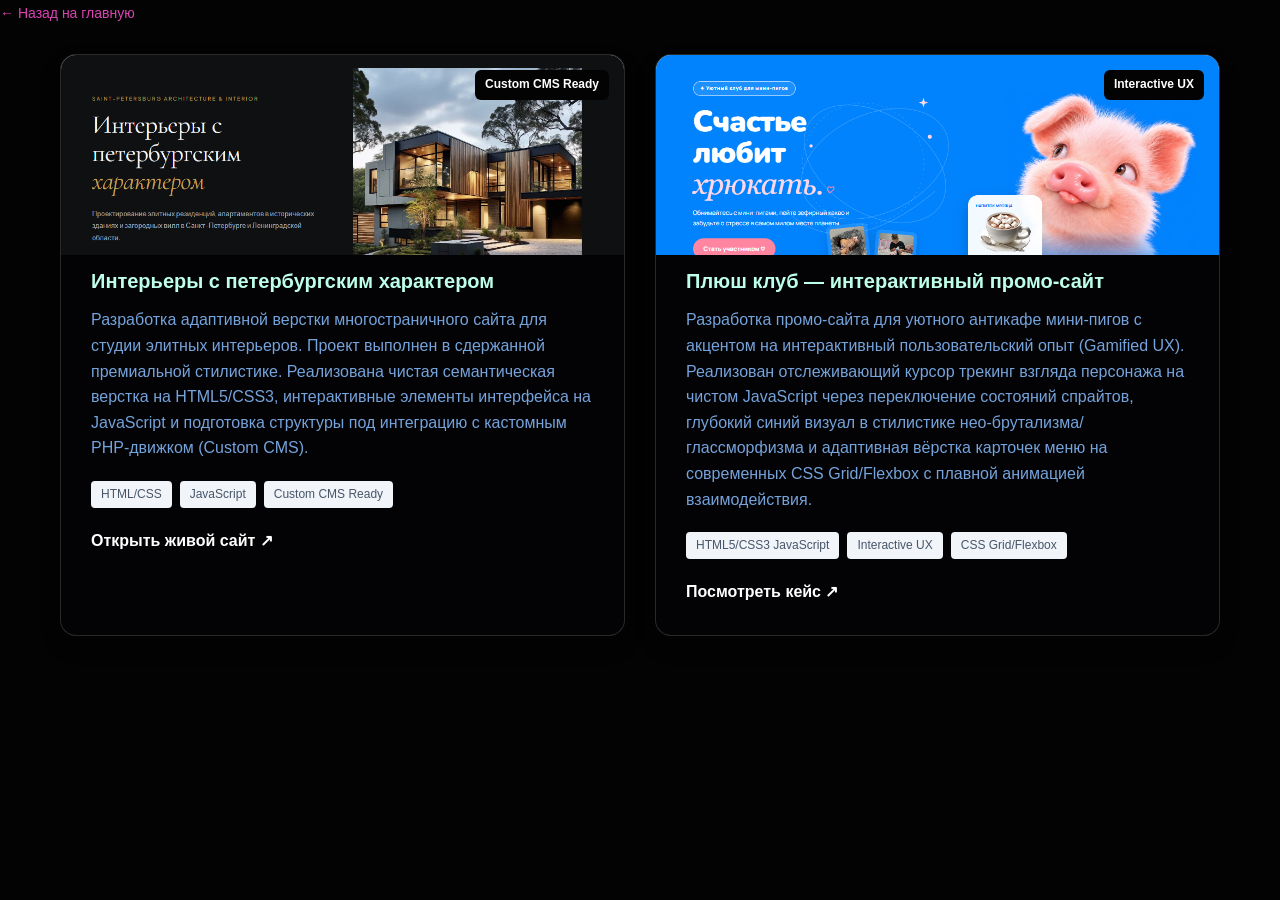
==== case.html @ 89101e60 "first commit" ====
<!DOCTYPE html>
<html lang="ru">
<head>
    <meta charset="UTF-8">
    <meta name="viewport" content="width=device-width, initial-scale=1.0">
    <title>Кейсы-Суворова</title>
    <link rel="stylesheet" href="style.css">
</head>
<body>

    <div class="back">
        <!-- Кнопка назад -->
        <a href="index.html" style="color: #db43b5; text-decoration: none; font-size: 14px; display: inline-block; margin-bottom: 30px;">
            ← Назад на главную
        </a>
    </div>

     <div class="container">                  
                <div class="portfolio__grid">
                    <article class="project-card">
                        <div class="project-card__img-wrap">
                            <div class="project-badge">Custom CMS Ready</div>
                            <div class="mockup-screen"><img src="spb.png" alt="spb"></div>
                        </div>
                        <div class="project-card__body">
                            <h3>Интерьеры с петербургским характером</h3>
                            <p>Разработка адаптивной верстки многостраничного сайта для студии элитных интерьеров. Проект выполнен в сдержанной премиальной стилистике. Реализована чистая семантическая верстка на HTML5/CSS3, интерактивные элементы интерфейса на JavaScript и подготовка структуры под интеграцию с кастомным PHP-движком (Custom CMS).</p>
                            <div class="tags">
                                <span>HTML/CSS</span>
                                <span>JavaScript</span>
                                <span>Custom CMS Ready</span>
                            </div>
                            <a href="https://yulianasu.github.io/-------------2-/" target="_blank" class="project-link">Открыть живой сайт ↗</a>
                        </div>
                    </article>

                    <article class="project-card">
                        <div class="project-card__img-wrap">
                            <div class="project-badge">Interactive UX</div>
                            <div class="mockup-screen"><img src="pig.png" alt="Baget"></div>
                        </div>
                        <div class="project-card__body">
                            <h3>Плюш клуб — интерактивный промо-сайт</h3>
                            <p>Разработка промо-сайта для уютного антикафе мини-пигов с акцентом на интерактивный пользовательский опыт (Gamified UX). Реализован отслеживающий курсор трекинг взгляда персонажа на чистом JavaScript через переключение состояний спрайтов, глубокий синий визуал в стилистике нео-брутализма/глассморфизма и адаптивная вёрстка карточек меню на современных CSS Grid/Flexbox с плавной анимацией взаимодействия.</p>
                            <div class="tags">
                                <span>HTML5/CSS3 JavaScript</span>
                                <span>Interactive UX</span>
                                <span>CSS Grid/Flexbox</span>
                            </div>
                            <a href="https://yulianasu.github.io/pig" target="_blank" class="project-link">Посмотреть кейс ↗</a>
                        </div>
                    </article>
                </div>


</body>
</html>
---- style.css ----
:root {
    --bg-color: hwb(240 1% 99%);          
    --card-bg: #030305;           /* Белые чистые карточки */
    --text-main: #ffffff;         /* Основной текст на синем фоне — белый */
    --text-card: #bdffe9;         /* Текст внутри белых карточек — темно-синий */
    --text-muted: #75a3db;        /* Приглушенный светлый текст */
    --accent: #ffffff;            /* Яркий голубой акцент */
    --accent-hover: #2f0cad;      /* Цвет при наведении */
    --border: rgba(255, 255, 255, 0.15); /* Тонкие полупрозрачные границы */
    --radius: 16px;
    --gradient-brand: linear-gradient(135deg, #06b6d4 0%, #8b5cf6 50%, #ec4899 100%);
}

* {
    box-sizing: border-box;
    margin: 0;
    padding: 0;
}

html {
    scroll-behavior: smooth;
}

body {
    font-family: 'Inter', sans-serif;
    background-color: var(--bg-color);
    color: var(--text-main);
    line-height: 1.6;
}

/* Контейнеры */
.container {
    max-width: 1200px;
    margin: 0 auto;
    padding: 0 20px;
}

section {
    padding: 80px 0;
}

/* Шапка */
.header {
    position: fixed;
    top: 0;
    left: 0;
    width: 100%;
    background-color: rgba(4, 5, 7, 0.9);
    backdrop-filter: blur(10px);
    border-bottom: 1px solid var(--border);
    z-index: 1000;
}

.header__container {
    display: flex;
    align-items: center;
    justify-content: space-between;
    height: 70px;
}

.logo {
    font-size: 1.5rem;
    font-weight: 700;
    color: #ffffff;
    text-decoration: none;
}

.logo span {
    color: #06b6d4;
}

.nav {
    display: flex;
    align-items: center;
    gap: 30px;
}

.nav__link {
    color: #f7faf9;
    text-decoration: none;
    font-weight: 500;
    transition: color 0.2s;
}

.nav__link:hover {
    color: #ffffff;
}

.nav__link--btn {
    background-color: #bdffe9;
    color: #0f172a !important;
    font-weight: 600;
    padding: 10px 20px;
    border-radius: var(--radius);
}

.nav__link--btn:hover {
    background: var(--gradient-brand);
    -webkit-background-clip: text;
    -webkit-text-fill-color: transparent;
}

.burger {
    display: none;
    background: none;
    border: none;
    cursor: pointer;
    flex-direction: column;
    gap: 6px;
}

.burger span {
    display: block;
    width: 25px;
    height: 2px;
    background-color: #ffffff;
}

/* Главный экран (Hero) */
.hero {
    padding-top: 140px;
    min-height: 100vh;
    display: flex;
    align-items: center;
}

.hero__container-main {
    display: grid;
    grid-template-columns: 1fr 1fr;
    gap: 50px;
    align-items: center;
    width: 100%;
}

.badge {
    display: inline-block;
    background: rgba(56, 189, 248, 0.15);
    color: var(--accent);
    padding: 6px 16px;
    border-radius: 20px;
    font-size: 0.875rem;
    font-weight: 600;
    margin-bottom: 20px;
}

.hero__title {
    font-size: 2.75rem;
    font-weight: 800;
    color: #ffffff;
    margin-bottom: 10px;
    line-height: 1.2;
}

.hero__subtitle-role {
    font-size: 1.2rem;
    color: var(--accent);
    font-weight: 600;
    margin-bottom: 20px;
}

.hero__desc {
    font-size: 1rem;
    color: var(--text-muted);
    margin-bottom: 30px;
}

.hero__actions {
    display: flex;
    gap: 15px;
}

.gradient-text {
    background: var(--gradient-brand);
    -webkit-background-clip: text;
    -webkit-text-fill-color: transparent;
}
/* Длинный красивый код справа */
.code-preview--long {
    background: #000000;
    border: 1px solid var(--border);
    border-radius: var(--radius);
    overflow: hidden;
    font-family: monospace;
    font-size: 0.85rem;
    box-shadow: 0 15px 30px rgba(0, 0, 0, 0.25);
}

.code-preview__header {
    background: rgba(255,255,255,0.05);
    padding: 10px 15px;
    display: flex;
    align-items: center;
    gap: 8px;
    border-bottom: 1px solid rgba(255,255,255,0.1);
}

.dot {
    width: 10px;
    height: 10px;
    border-radius: 50%;
}
.dot.red { background: #ef4444; }
.dot.yellow { background: #f59e0b; }
.dot.green { background: #10b981; }

.filename {
    margin-left: 10px;
    color: #94a3b8;
    font-size: 0.75rem;
}

.code-preview pre {
    padding: 20px;
    overflow-x: auto;
    color: #e2e8f0;
}

.keyword { color: #c084fc; }
.string { color: #34d399; }
.boolean { color: #fbbf24; }
.function { color: #60a5fa; }

/* Секция навыков */
.section-title {
    font-size: 2.25rem;
    font-weight: 700;
    text-align: center;
    margin-bottom: 15px;
    color: #ffffff;
}

.section-subtitle {
    text-align: center;
    color: var(--text-muted);
    margin-bottom: 50px;
}

.skills__grid {
    display: grid;
    grid-template-columns: repeat(2, 1fr);
    gap: 25px;
}

.skill-card {
    background: var(--card-bg);
    border: 1px solid var(--border);
    padding: 30px;
    border-radius: var(--radius);
    box-shadow: 0 10px 25px rgba(0,0,0,0.1);
    color: var(--text-card);
    transition: transform 0.2s;
}

.skill-card:hover {
    transform: translateY(-3px);
}

.skill-card h3 {
    margin-bottom: 10px;
    font-size: 1.25rem;
    color: var(--text-card);
}

.skill-card p {
    color: var(--text-muted);
}

/* Портфолио */
.portfolio__grid {
    display: grid;
    grid-template-columns: repeat(2, 1fr);
    gap: 30px;
}

.project-card {
    background: var(--card-bg);
    border: 1px solid var(--border);
    border-radius: var(--radius);
    overflow: hidden;
    box-shadow: 0 10px 25px rgba(0,0,0,0.1);
    color: var(--text-card);
    transition: transform 0.2s;
}

.project-card:hover {
    transform: translateY(-3px);
}

.project-card__img-wrap {
    height: 180px;
    background: #e2e8f0;
    position: relative;
    display: flex;
    align-items: center;
    justify-content: center;
}

.project-badge {
    position: absolute;
    top: 15px;
    right: 15px;
    background: var(--bg-color);
    color: #ffffff;
    padding: 5px 10px;
    border-radius: 6px;
    font-size: 0.75rem;
    font-weight: 600;
}

.mockup-screen {
    width: 100%;
    height: 220px;
    overflow: hidden;
    color: #0f172a;
    font-weight: 600;
    
}

.project-card .mockup-screen img {
    width: 100%;
    height: 100%;
    object-fit: cover;
    display: block;
    border-radius: inherit; 
}

.project-card__body {
    padding: 30px;
}

.project-card__body h3 {
    margin-bottom: 10px;
    font-size: 1.25rem;
    color: var(--text-card);
}

.project-card__body p {
    color: var(--text-muted);
    margin-bottom: 20px;
}

.tags {
    display: flex;
    gap: 8px;
    flex-wrap: wrap;
    margin-bottom: 20px;
}

.tags span {
    background: #f1f5f9;
    padding: 4px 10px;
    border-radius: 4px;
    font-size: 0.75rem;
    color: #475569;
}

.project-link {
    color: var(--accent);
    text-decoration: none;
    font-weight: 600;
}

.project-link:hover {
    text-decoration: underline;
}

/* Блок контактов с фото слева и формой справа */
.contact {
    background: rgba(15, 23, 42, 0.3);
    border-top: 1px solid var(--border);
    border-bottom: 1px solid var(--border);
}

.contact__container-new {
    display: grid;
    grid-template-columns: 1fr 1.2fr;
    gap: 40px;
    align-items: center;
}

.contact__photo-box {
    
    padding: 40px;
    border-radius: var(--radius);
    text-align: center;
    color: var(--text-card);
    box-shadow: 0 10px 25px rgba(0,0,0,0.1);
}

.contact__real-photo {
    width: 140px;
    height: 140px;
    border-radius: 50%;
    object-fit: cover;
    margin: 0 auto 20px auto;
    border: 4px solid #f1f5f9;
    box-shadow: 0 5px 15px rgba(0,0,0,0.1);
}

.contact__name {
    font-size: 1.5rem;
    font-weight: 700;
    margin-bottom: 5px;
    color: var(--text-card);
}

.contact__role {
    color: var(--accent);
    font-weight: 600;
    margin-bottom: 20px;
}

.contact-details p {
    margin-bottom: 8px;
    color: #475569;
}

.contact-form {
    background: var(--card-bg);
    border: 1px solid var(--border);
    padding: 40px;
    border-radius: var(--radius);
    color: var(--text-card);
    box-shadow: 0 10px 25px rgba(0,0,0,0.1);
}

.form-group {
    margin-bottom: 20px;
}

.form-group label {
    display: block;
    margin-bottom: 8px;
    font-size: 0.875rem;
    font-weight: 500;
    color: var(--text-card);
}

.form-group input,
.form-group textarea {
    width: 100%;
    padding: 12px;
    background: #000000;
    border: 1px solid #cbd5e1;
    border-radius: 8px;
    color: #000000;
    font-family: inherit;
}

.form-group input:focus,
.form-group textarea:focus {
    outline: none;
    border-color: var(--accent);
}

/* Кнопки */
.btn {
    display: inline-block;
    padding: 12px 24px;
    border-radius: var(--radius);
    font-weight: 600;
    text-decoration: none;
    text-align: center;
    cursor: pointer;
    transition: all 0.2s;
}

.btn--primary {

        background: var(--gradient-brand);
    color: #fff;
    padding: 16px 32px;
    border-radius: 12px !important;
    font-weight: 600;
    text-decoration: none;
    transition: 0.3s;
    box-shadow: 0 10px 30px rgba(139, 92, 246, 0.3);
    border: none;
    cursor: pointer;
}

.btn--primary:hover {
    background-color: var(--accent-hover);
}

.btn--outline {
    background: transparent;
    border: 1px solid #ffffff;
    color: #ffffff;
}

.btn--outline:hover {
    background: rgba(255, 255, 255, 0.1);
}

.btn--full {
    width: 100%;
}

/* Футер */
.footer {
    padding: 40px 0;
    text-align: center;
    color: var(--text-muted);
    font-size: 0.875rem;
}

.footer__container {
    display: flex;
    justify-content: space-between;
}

/* Адаптивность */
@media screen and (max-width: 768px) {

    /* 1. Общий сброс прокрутки вбок */
    body, html {
        width: 100% !important;
        overflow-x: hidden !important;
        margin: 0 !important;
        padding: 0 !important;
    }

    /* 2. ШАПКА: аккуратная строка, лого слева, меню и кнопка компактно */
    header, .header {
        display: flex !important;
        justify-content: space-between !important;
        align-items: center !important;
        padding: 10px 15px !important;
        width: 100% !important;
        box-sizing: border-box !important;
    }

    /* Прячем десктопное меню, оставляем бургер или компактный вид */
    .nav {
        display: none !important; /* Если у тебя бургер-меню управляется через JS */
    }

    /* Кнопка «Связаться» в шапке на мобилке делаем поменьше, чтобы не рвала дизайн */
    .header .btn, 
    .header__btn {
        padding: 8px 14px !important;
        font-size: 0.85rem !important;
    }

    /* 3. ГЛАВНЫЙ ЭКРАН (Hero): всё ровно по центру */
    .hero__container-main {
        display: flex !important;
        flex-direction: column !important;
        align-items: center !important;
        text-align: center !important;
        padding: 20px 15px !important;
        width: 100% !important;
        box-sizing: border-box !important;
    }

    .hero__title {
        font-size: 2rem !important;
        width: 100% !important;
    }

    .hero__description {
        max-width: 100% !important;
        margin: 0 auto 20px auto !important;
        text-align: center !important;
    }

    .hero__btns {
        display: flex !important;
        flex-direction: column !important;
        align-items: center !important;
        width: 100% !important;
        gap: 12px !important;
    }

    .btn {
        width: 100% !important;
        max-width: 280px !important;
        margin: 0 auto !important;
    }

    /* 4. ВОЗВРАЩАЕМ ТВОЙ ДИЗАЙНЕРСКИЙ КОД (`profile.js`) НА МЕСТО И ЦЕНТРИРУЕМ */
    .hero__code, 
    pre, 
    .profile-code {
        display: block !important; /* Возвращаем отображение */
        width: 90% !important;
        max-width: 350px
 !important;
        margin: 20px auto 0 auto !important;
        box-sizing: border-box !important;
        font-size: 0.8rem !important; /* Чуть уменьшаем текст, чтобы красиво влез в экран */
        overflow-x: auto !important;  /* Скролл внутри блока с кодом, если длинная строка */
    }

    /* 5. КАРТОЧКИ НАВЫКОВ И КЕЙСОВ — ровно в 1 колонку по центру */
    .skills__grid, 
    .portfolio__grid {
        display: flex !important;
        flex-direction: column !important;
        align-items: center !important;
        gap: 20px !important;
        width: 100% !important;
        padding: 0 15px !important;
        box-sizing: border-box !important;
    }

    .skills__card, 
    .portfolio__card {
        width: 100% !important;
        max-width: 350px !important;
        margin: 0 auto !important;
        box-sizing: border-box !important;
    }

    /* 6. ИСПРАВЛЯЕМ ФОРМУ (чтобы поля не улетали вбок, а встали друг под другом) */
    .contact__container-new,
    .contact__grid {
        display: flex !important;
        flex-direction: column !important;
        align-items: center !important;
        width: 100% !important;
        padding: 0 15px !important;
        box-sizing: border-box !important;
    }

    /* Карточка с формой и блок с контактами (твое фото и почта) */
    .contact__info,
    .contact__form-wrapper,
    form#contactForm {
        width: 100% !important;
        max-width: 350px !important;
        margin: 0 auto 20px auto !important;
        box-sizing: border-box !important;
    }
}
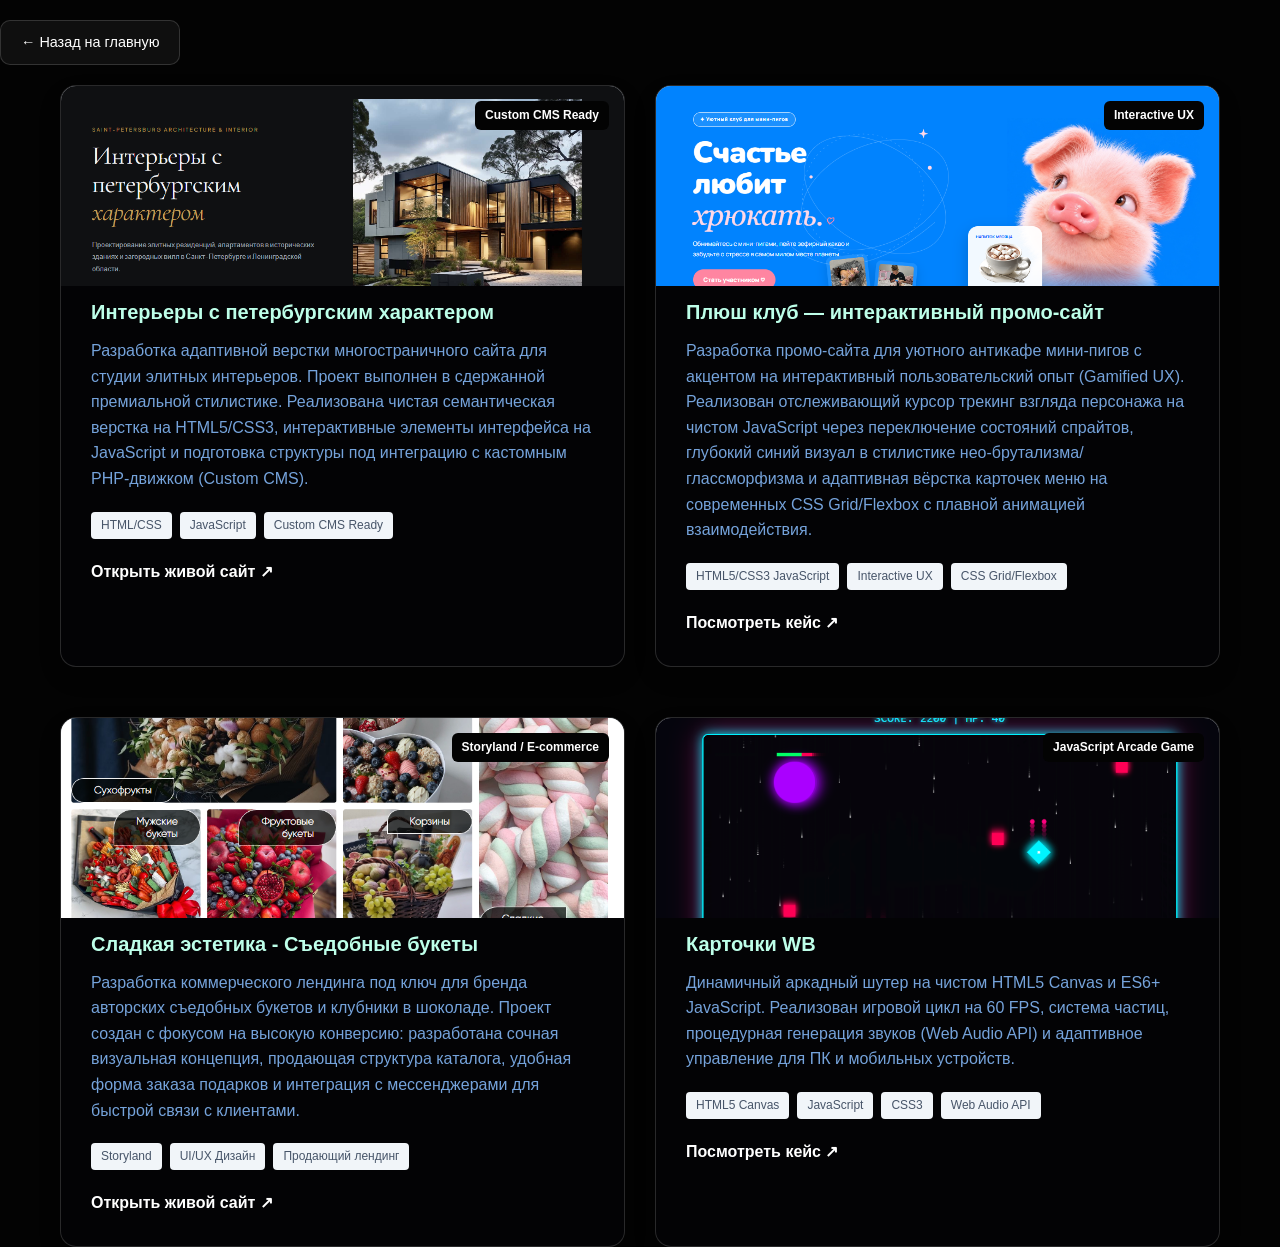
==== commit 1b33032a: "wb" ====
--- a/case.html
+++ b/case.html
@@ -3,14 +3,14 @@
 <head>
     <meta charset="UTF-8">
     <meta name="viewport" content="width=device-width, initial-scale=1.0">
-    <title>Кейсы-Суворова</title>
+    <title>Кейсы Суворова</title>
     <link rel="stylesheet" href="style.css">
 </head>
 <body>
 
     <div class="back">
         <!-- Кнопка назад -->
-        <a href="index.html" style="color: #db43b5; text-decoration: none; font-size: 14px; display: inline-block; margin-bottom: 30px;">
+        <a href="index.html" class="back-btn">
             ← Назад на главную
         </a>
     </div>
@@ -30,7 +30,7 @@
                                 <span>JavaScript</span>
                                 <span>Custom CMS Ready</span>
                             </div>
-                            <a href="https://yulianasu.github.io/-------------2-/" target="_blank" class="project-link">Открыть живой сайт ↗</a>
+                            <a href="https://yulianasu.github.io/SBPSite/" target="_blank" class="project-link">Открыть живой сайт ↗</a>
                         </div>
                     </article>
 
@@ -51,7 +51,45 @@
                         </div>
                     </article>
                 </div>
+<p class="section-subtitle"></p>
+                
+                <div class="portfolio__grid">
+                    <article class="project-card">
+                        <div class="project-card__img-wrap">
+                            <div class="project-badge">Storyland / E-commerce</div>
+                            <div class="mockup-screen"><img src="moisait.png" alt="MYsite"></div>
+                        </div>
+                        <div class="project-card__body">
+                            <h3>Сладкая эстетика - Съедобные букеты </h3>
+                            <p>Разработка коммерческого лендинга под ключ для бренда авторских съедобных букетов и клубники в шоколаде. Проект создан с фокусом на высокую конверсию: разработана сочная визуальная концепция, продающая структура каталога, удобная форма заказа подарков и интеграция с мессенджерами для быстрой связи с клиентами.</p>
+                            <div class="tags">
+                                <span>Storyland</span>
+                                <span>UI/UX Дизайн </span>
+                                <span>Продающий лендинг</span>
+                            </div>
+                            <a href="https://dolceestetica.ru" target="_blank" class="project-link">Открыть живой сайт ↗</a>
+                        </div>
+                    </article>
 
+                    <article class="project-card">
+                        <div class="project-card__img-wrap">
+                            <div class="project-badge">JavaScript Arcade Game</div>
+                            <div class="mockup-screen"><img src="Game.png" alt="Cyperpunk Defender"></div>
+                        </div>
+                        <div class="project-card__body">
+                            <h3>Карточки WB</h3>
+                            <p>Динамичный аркадный шутер на чистом HTML5 Canvas и ES6+ JavaScript. Реализован игровой цикл на 60 FPS, система частиц, процедурная генерация звуков (Web Audio API) и адаптивное управление для ПК и мобильных устройств.</p>
+                            <div class="tags">
+                                <span>HTML5 Canvas</span>
+                                <span>JavaScript</span>
+                                <span>CSS3</span>
+                                <span>Web Audio API</span>
+                            </div>
+                            <a href="wb.html" target="_blank" class="project-link">Посмотреть кейс ↗</a>
+                        </div>
+                    </article>
+                   
+                </div>
 
 </body>
 </html>
--- a/style.css
+++ b/style.css
@@ -510,6 +510,306 @@
     display: flex;
     justify-content: space-between;
 }
+
+/* Другие страницы */
+
+/* Кнопка назад в case*/
+.back-btn {
+    display: inline-flex;
+    align-items: center;
+    gap: 8px;
+    padding: 10px 20px;
+    background: rgba(255, 255, 255, 0.05); 
+    border: 1px solid rgba(255, 255, 255, 0.15); 
+    border-radius: 10px;
+    color: #ffffff !important; 
+    font-family: inherit;
+    font-size: 0.9rem;
+    font-weight: 500;
+    text-decoration: none;
+    transition: all 0.2s ease;
+    margin: 20px 0; 
+}
+/* Эффект при наведении мышки */
+.back-btn:hover {
+    background: rgba(139, 92, 246, 0.2); 
+    border-color: #8b5cf6; 
+    transform: translateY(-2px); 
+}
+
+/*Вб*/
+wb-portfolio {
+  --black: #08080b;
+  --black-soft: #111116;
+  --pink: #ff4fa3;
+  --pink-light: #ff9bc9;
+  --white: #f8f6f8;
+  --muted: #98939c;
+
+  position: relative;
+  overflow: hidden;
+  background:
+    radial-gradient(
+      circle at 82% 8%,
+      rgba(255, 57, 150, .16),
+      transparent 25rem
+    ),
+    radial-gradient(
+      circle at 6% 78%,
+      rgba(123, 52, 255, .12),
+      transparent 25rem
+    ),
+    var(--black);
+  color: var(--white);
+  padding: 110px 24px 90px;
+  font-family: Inter, Arial, sans-serif;
+}
+
+.wb-container {
+  position: relative;
+  z-index: 2;
+  max-width: 1240px;
+  margin: 0 auto;
+}
+
+.wb-glow {
+  position: absolute;
+  width: 360px;
+  height: 360px;
+  border-radius: 50%;
+  filter: blur(100px);
+  opacity: .18;
+  pointer-events: none;
+}
+
+.wb-glow-1 {
+  background: #ff198f;
+  top: 5%;
+  right: -160px;
+}
+
+.wb-glow-2 {
+  background: #6328ff;
+  bottom: 12%;
+  left: -180px;
+}
+
+/* Шапка */
+
+.wb-header {
+  display: flex;
+  align-items: flex-end;
+  justify-content: space-between;
+  gap: 40px;
+  margin-bottom: 38px;
+}
+
+.wb-eyebrow {
+  display: inline-block;
+  color: var(--pink);
+  font-size: 11px;
+  font-weight: 700;
+  letter-spacing: .2em;
+  text-transform: uppercase;
+}
+
+.wb-header h1 {
+  margin: 18px 0 0;
+  max-width: 850px;
+  font-size: clamp(44px, 7vw, 92px);
+  line-height: .92;
+  letter-spacing: -.07em;
+  font-weight: 800;
+}
+
+.wb-header h1 em,
+.wb-featured-heading h2 em,
+.wb-footer h2 em {
+  color: var(--pink);
+  font-style: normal;
+}
+
+.wb-header-note {
+  display: flex;
+  align-items: center;
+  gap: 12px;
+  flex-shrink: 0;
+}
+
+.wb-number {
+  color: var(--pink);
+  font-size: 62px;
+  line-height: .8;
+  font-weight: 800;
+  letter-spacing: -.08em;
+}
+
+.wb-header-note p {
+  margin: 0;
+  color: var(--muted);
+  font-size: 12px;
+  line-height: 1.35;
+  text-transform: uppercase;
+  letter-spacing: .08em;
+}
+
+.wb-intro {
+  max-width: 490px;
+  margin: 0 0 70px auto;
+  border-left: 1px solid var(--pink);
+  padding-left: 20px;
+}
+
+.wb-intro p {
+  margin: 0;
+  color: #c9c4cc;
+  font-size: 16px;
+  line-height: 1.6;
+}
+
+/* Карточки */
+
+.wb-grid {
+  display: grid;
+  grid-template-columns: repeat(2, 1fr);
+  gap: 26px;
+}
+
+.wb-card {
+  min-width: 0;
+  background: rgba(255, 255, 255, .045);
+  border: 1px solid rgba(255, 255, 255, .11);
+  border-radius: 22px;
+  overflow: hidden;
+  transition: transform .35s ease, border-color .35s ease,
+              background .35s ease;
+}
+
+.wb-card:hover {
+  transform: translateY(-8px);
+  border-color: rgba(255, 79, 163, .7);
+  background: rgba(255, 255, 255, .07);
+}
+
+.wb-card-large,
+.wb-card-wide,
+.wb-card-featured {
+  grid-column: span 2;
+}
+
+.wb-image-wrap {
+  position: relative;
+  background: #15151c;
+  padding: 18px;
+}
+
+.wb-image-wrap img {
+  display: block;
+  width: 100%;
+  max-height: 650px;
+  object-fit: contain;
+  border-radius: 12px;
+  background: #202027;
+}
+.wb-card-label {
+  position: absolute;
+  top: 34px;
+  left: 34px;
+  padding: 8px 11px;
+  border: 1px solid rgba(255, 255, 255, .3);
+  border-radius: 100px;
+  background: rgba(8, 8, 11,
+62);
+  backdrop-filter: blur(8px);
+  color: white;
+  font-size: 10px;
+  letter-spacing: .12em;
+}
+
+.wb-card-info {
+  display: flex;
+  align-items: center;
+  justify-content: space-between;
+  gap: 20px;
+  padding: 22px 24px 25px;
+}
+
+.wb-card-info h2 {
+  margin: 0 0 7px;
+  color: var(--white);
+  font-size: 22px;
+  letter-spacing: -.04em;
+}
+
+.wb-card-info p {
+  margin: 0;
+  color: var(--muted);
+  font-size: 13px;
+  line-height: 1.45;
+}
+
+.wb-arrow {
+  display: grid;
+  place-items: center;
+  width: 37px;
+  height: 37px;
+  flex: 0 0 37px;
+  border: 1px solid rgba(255, 79, 163, .55);
+  border-radius: 50%;
+  color: var(--pink);
+  font-size: 20px;
+}
+
+/* Dyson-кейс */
+
+.wb-card-featured {
+  padding: 32px;
+  background:
+    linear-gradient(120deg, rgba(255, 56, 157, .16), transparent 47%),
+    rgba(255, 255, 255, .045);
+}
+
+.wb-featured-heading {
+  display: flex;
+  align-items: flex-end;
+  justify-content: space-between;
+  gap: 30px;
+  margin-bottom: 30px;
+}
+
+.wb-featured-heading h2 {
+  margin: 12px 0 0;
+  font-size: clamp(42px, 6vw, 75px);
+  line-height: .87;
+  letter-spacing: -.07em;
+}
+
+.wb-featured-heading p {
+  max-width: 290px;
+  margin: 0;
+  color: var(--muted);
+  font-size: 14px;
+  line-height: 1.55;
+}
+
+.dyson-gallery {
+  display: grid;
+  grid-template-columns: repeat(3, 1fr);
+  gap: 13px;
+}
+
+.dyson-gallery img {
+  display: block;
+  width: 100%;
+  border-radius: 13px;
+  background: #16131d;
+  transition: transform .35s ease;
+}
+
+.dyson-gallery img:hover {
+  transform: scale(1.025);
+}
+
 
 /* Адаптивность */
 @media screen and (max-width: 768px) {
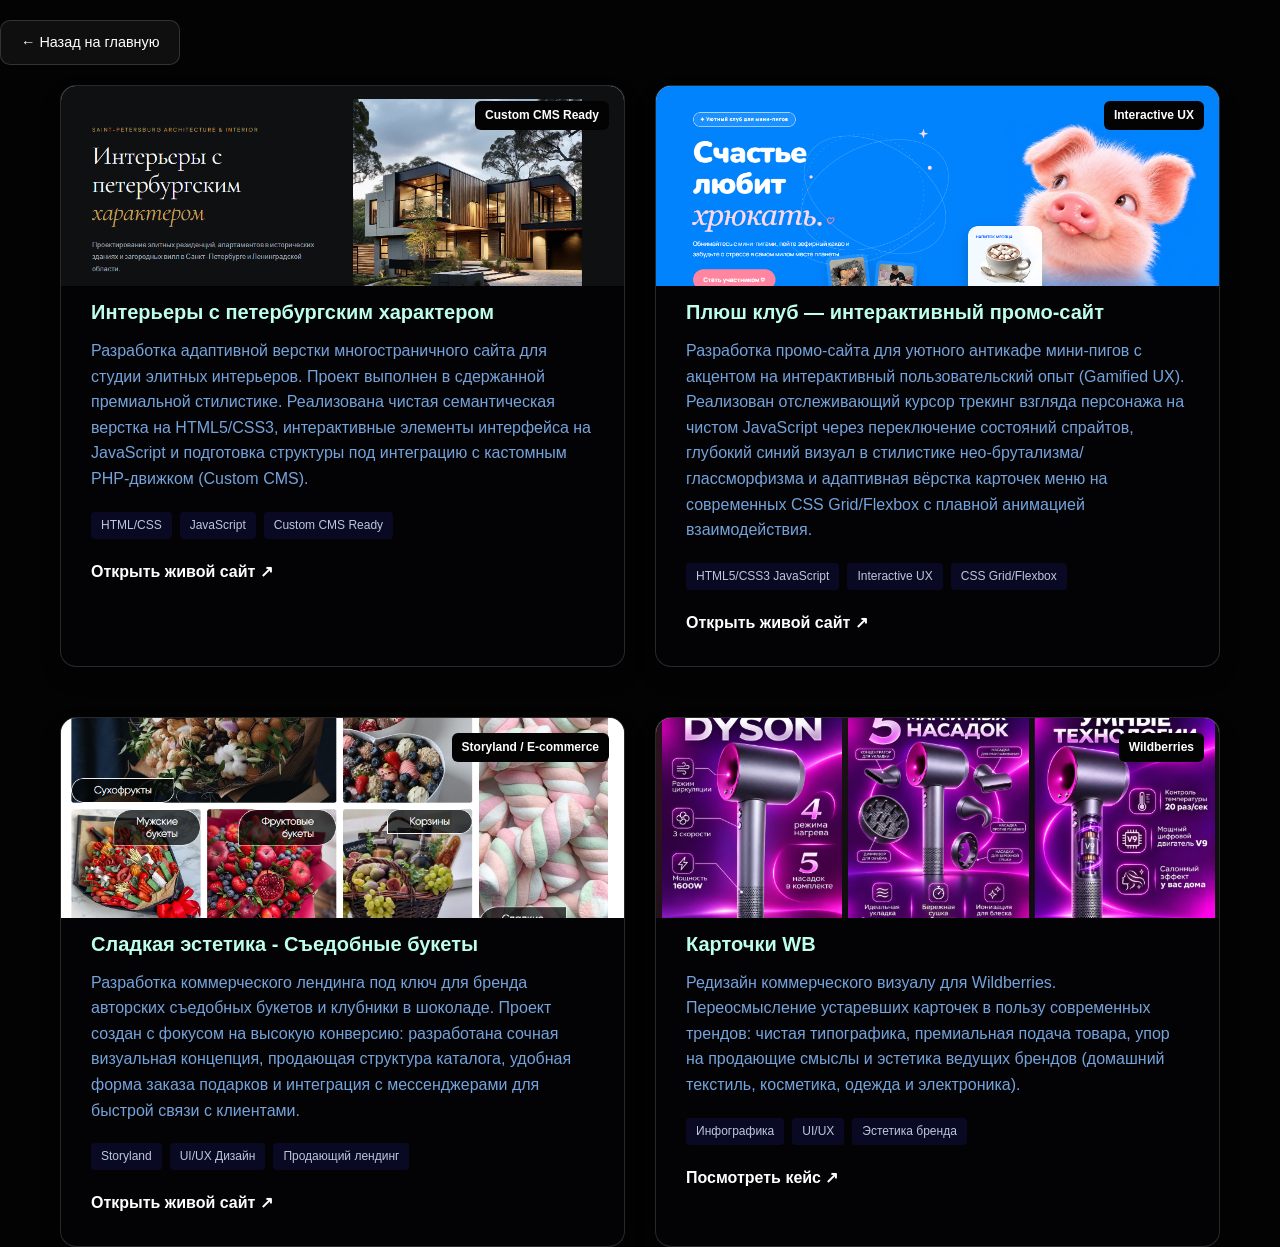
==== commit 02e9e0da: "wb2" ====
--- a/case.html
+++ b/case.html
@@ -47,7 +47,7 @@
                                 <span>Interactive UX</span>
                                 <span>CSS Grid/Flexbox</span>
                             </div>
-                            <a href="https://yulianasu.github.io/pig" target="_blank" class="project-link">Посмотреть кейс ↗</a>
+                            <a href="https://yulianasu.github.io/pig" target="_blank" class="project-link">Открыть живой сайт ↗</a>
                         </div>
                     </article>
                 </div>
@@ -73,17 +73,16 @@
 
                     <article class="project-card">
                         <div class="project-card__img-wrap">
-                            <div class="project-badge">JavaScript Arcade Game</div>
-                            <div class="mockup-screen"><img src="Game.png" alt="Cyperpunk Defender"></div>
+                            <div class="project-badge">Wildberries</div>
+                            <div class="mockup-screen"><img src="wb.png" alt="Cyperpunk Defender"></div>
                         </div>
                         <div class="project-card__body">
                             <h3>Карточки WB</h3>
-                            <p>Динамичный аркадный шутер на чистом HTML5 Canvas и ES6+ JavaScript. Реализован игровой цикл на 60 FPS, система частиц, процедурная генерация звуков (Web Audio API) и адаптивное управление для ПК и мобильных устройств.</p>
+                            <p>Редизайн коммерческого визуалу для Wildberries. Переосмысление устаревших карточек в пользу современных трендов: чистая типографика, премиальная подача товара, упор на продающие смыслы и эстетика ведущих брендов (домашний текстиль, косметика, одежда и электроника).</p>
                             <div class="tags">
-                                <span>HTML5 Canvas</span>
-                                <span>JavaScript</span>
-                                <span>CSS3</span>
-                                <span>Web Audio API</span>
+                                <span>Инфографика</span>
+                                <span>UI/UX</span>
+                                <span>Эстетика бренда</span>
                             </div>
                             <a href="wb.html" target="_blank" class="project-link">Посмотреть кейс ↗</a>
                         </div>
--- a/style.css
+++ b/style.css
@@ -348,11 +348,11 @@
 }
 
 .tags span {
-    background: #f1f5f9;
+    background: #0a0923;
     padding: 4px 10px;
     border-radius: 4px;
     font-size: 0.75rem;
-    color: #475569;
+    color: #bbc8d9;
 }
 
 .project-link {
